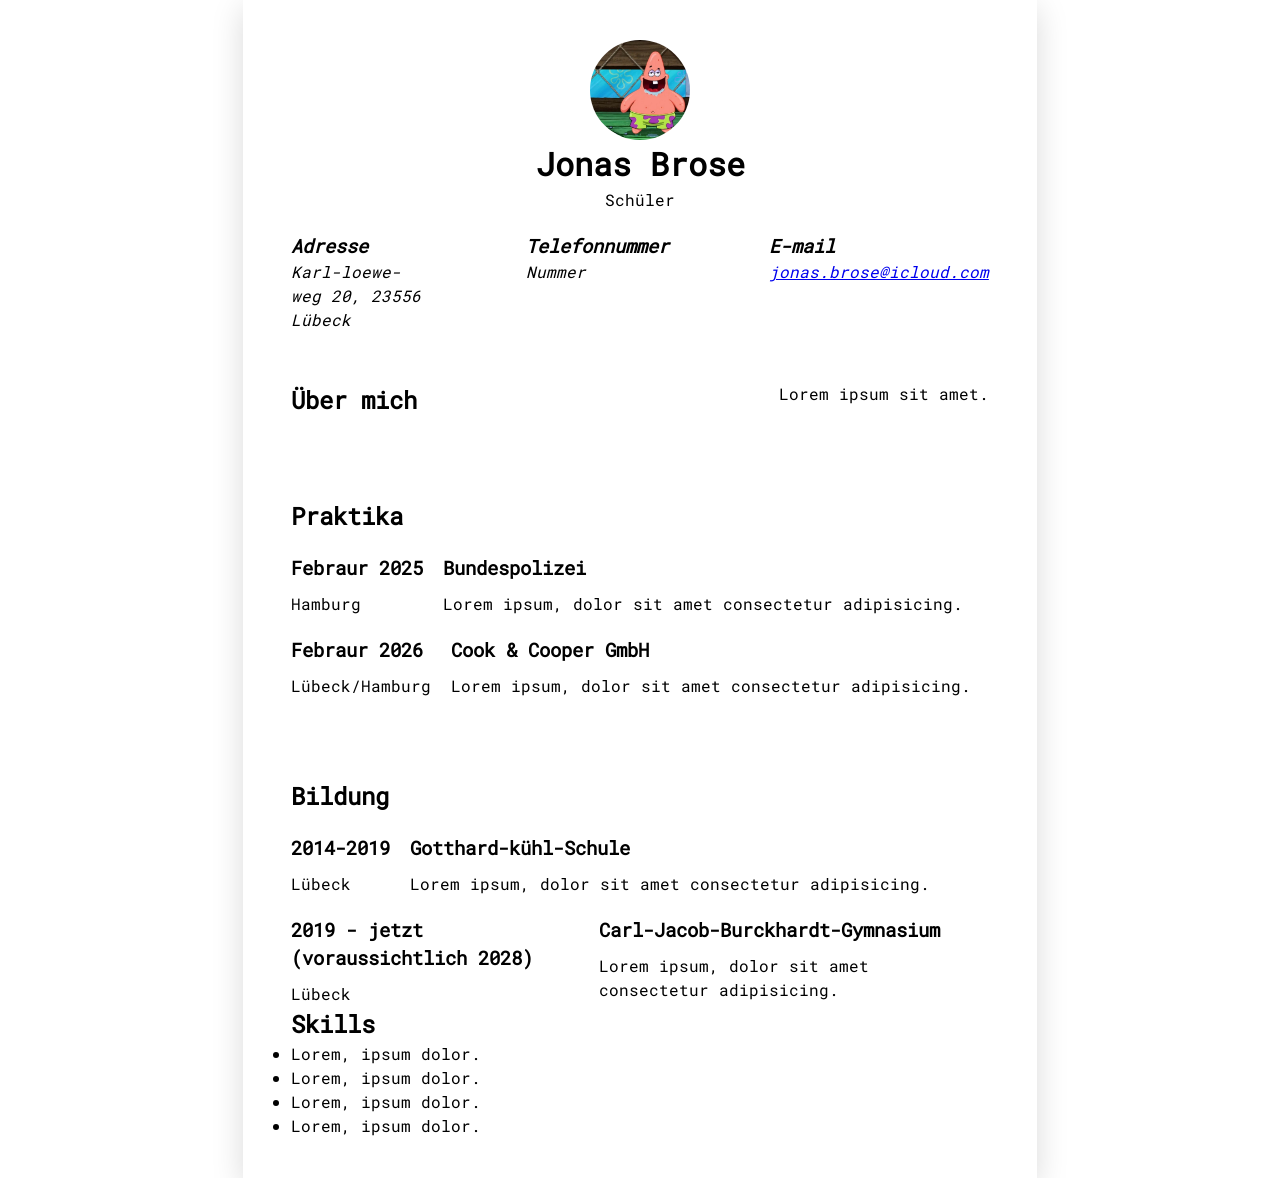
==== cv.html @ a5b15983 "Add initial HTML files, CSS styles, JavaScript functionality, and font assets for personal website" ====
<!DOCTYPE html>
<html lang="de">
<head>
    <meta charset="UTF-8">
    <meta name="viewport" content="width=device-width, initial-scale=1.0">
    <title>Lebenslauf</title>
    <!-- <link rel="stylesheet" href="./assets/css/highFive.css"> -->
     <link rel="stylesheet" href="./assets/css/cv.css">
</head>
<body>
<!--     <header>
        <div class="first-wrapper">
            <img class="logo" src="./assets/img/highFive.jpg" alt="High Five Logo">
            <h1>High 5</h1>
        </div>
        <nav>
            <div class="flex-gap align-center">
                <a href="./index.html">Home</a>
                <a href="./cv.html">CV</a>
                <a href="./Flexbox.html">Flexbox</a> 
                <a href="./giveHighFive.html">Give High 5</a>
            </div>
            <div class="flex-gap align-center">
               <button>Sign in</button>
                <button>Log in</button>
            </div>
        </nav>
</header> -->
<header>
    <img src="./assets/img/Patrick.jpg" alt="Bild von Patrick">
    <h1>Jonas Brose</h1>
    <p>Schüler</p>
    <address>
        <div class="contact-item">
            <h3>Adresse</h3>
            <p>Karl-loewe-weg 20, 23556 Lübeck</p>
        </div>
        <div class="contact-item">
            <h3>Telefonnummer</h3>
            <p>Nummer</p>
        </div>
        <div class="contact-item">
            <h3>E-mail</h3>
            <a href="mailto:jonas.brose@icoud.com">jonas.brose@icloud.com</a>
        </div>
    </address>
</header>

<main>
    <section class="cv-profile flex">
        <div>
            <h2>Über mich</h2>
        </div>
        <article>
            <p> Lorem ipsum sit amet. </p>
        </article>
    </section>
    <Section class="cv-intership flex">
        <h2>Praktika</h2>
        <article>
            <div>
                <h3>Febraur 2025</h3>
                <p>Hamburg</p>
            </div>
            <div>
                <h3>Bundespolizei</h3>
                <p> Lorem ipsum, dolor sit amet consectetur adipisicing.</p>
            </div>
        </article>
        <article>
            <div>
                <h3>Febraur 2026</h3>
                <p>Lübeck/Hamburg</p>
            </div>
            <div>
                <h3>Cook & Cooper GmbH</h3>
                <p> Lorem ipsum, dolor sit amet consectetur adipisicing.</p>
            </div>
        </article>
    </Section>
    <section class="cv-education flex">
        <h2>Bildung</h2>
        <article>
            <div>
                <h3>2014-2019</h3>
                <p>Lübeck</p>
            </div>
            <div>
                <h3>Gotthard-kühl-Schule</h3>
                <p> Lorem ipsum, dolor sit amet consectetur adipisicing.</p>
            </div>
        </article>
        <article>
            <div>
                <h3>2019 - jetzt (voraussichtlich 2028)</h3>
                <p>Lübeck</p>
            </div>
            <div>
                <h3>Carl-Jacob-Burckhardt-Gymnasium</h3>
                <p> Lorem ipsum, dolor sit amet consectetur adipisicing.</p>
            </div>
        </article>
    </section>
    <section class="cv-skills">
        <h2>Skills</h2>
        <ul>
            <li>Lorem, ipsum dolor.</li>
            <li>Lorem, ipsum dolor.</li>
            <li>Lorem, ipsum dolor.</li>
            <li>Lorem, ipsum dolor.</li>
        </ul>
    </section>
</main>
</body>
</html>
---- assets/css/highFive.css ----
@font-face{
    font-family:"schrift";
    src: url("../Fonts/Oswald-Regular.ttf");
}

@font-face {
    font-family: schrift2;
    src: url(../Fonts/RobotoMono-Regular.ttf);
}

* {
    margin: 0;
    padding: 0;
    box-sizing: border-box;
}

header{
    background-color:white;
    display:flex;
    justify-content: space-between;
    padding:0 5%;
    box-shadow: rgba(33, 35, 38, 0.1) 0px 10px 10px -10px;
}

.logo{
    width:100px;
}

div{
    display: flex;
}

.space-between{
    justify-content: space-between;
}

.first-wrapper{
    width: 25%;
    align-items: center;
}

.first-wrapper,.align-center,.flex-gap{
    display:flex;
}

nav{
    display:flex;
    width: 50%;
    justify-content: space-between;
}

.flex-gap{
    gap:20px;
}

.align-center{
    align-items: center;
}

button{
    padding:10px 20px;
    border-radius: 5px;
    border-width: 0.5px;
    background-color: white;
    font-family: "schrift2";
}

button:hover{
    background-color: black;
    color:white;
    box-shadow: rgba(33, 35, 38, 0.1) 0px 10px 10px -10px;
}

a{
    color:black;
    text-decoration: none;
    background-color: #ffff;
    font-family: "schrift2";
}

h1{
    font-family: "schrift";
}

/* h1:hover{
    font-size: 250%;
} */

/* a:hover{
    font-size: 130%;

} */

a:nth-of-type(3){
    word-spacing: -6px;
}
---- assets/css/cv.css ----
@font-face{
    font-family: 'Alfa';
    src:  url('../fonts/AlfaSlabOne-Regular.ttf');
}

@font-face{
    font-family: 'Roboto';
    src:  url('../Fonts/RobotoMono-Regular.ttf');
}

* {
margin: 0;
padding: 0;
box-sizing: border-box;
}

body {
    display: flex;
    flex-direction: column;
    align-items: center;
    width: 210mm;
    max-width: 100%;
    margin: 0 auto;
    padding: 40px 48px;
    font-family: 'Roboto', sans-serif;
    line-height: 1.5;
    color: #000;
    background: #fff;
    box-shadow: 0 8px 30px rgba(0, 0, 0, 0.15);
}

header{
    display: flex;
    align-items: center;
    flex-direction: column;
}

img{
    width: 100px;
    height: 100px;
    border-radius: 50%;
    object-fit: cover;
}

address{
    display: flex;
    justify-content: space-between;
    gap: 100px;
    margin-top: 20px;
}

.flex{
    display: flex;
    margin-top: 80px;
    flex-direction: column;
}

article{
    display: flex;
    gap: 20px;
}

article div{
    display: flex;
    flex-direction: column;
    gap: 10px;
}

.cv-intership, .cv-education{
    display: flex;
    flex-direction: column;
    gap: 20px;
}

.cv-profile{
    display: flex;
    justify-content: space-between;
    margin-top: 50px;
    flex-direction: row;
}
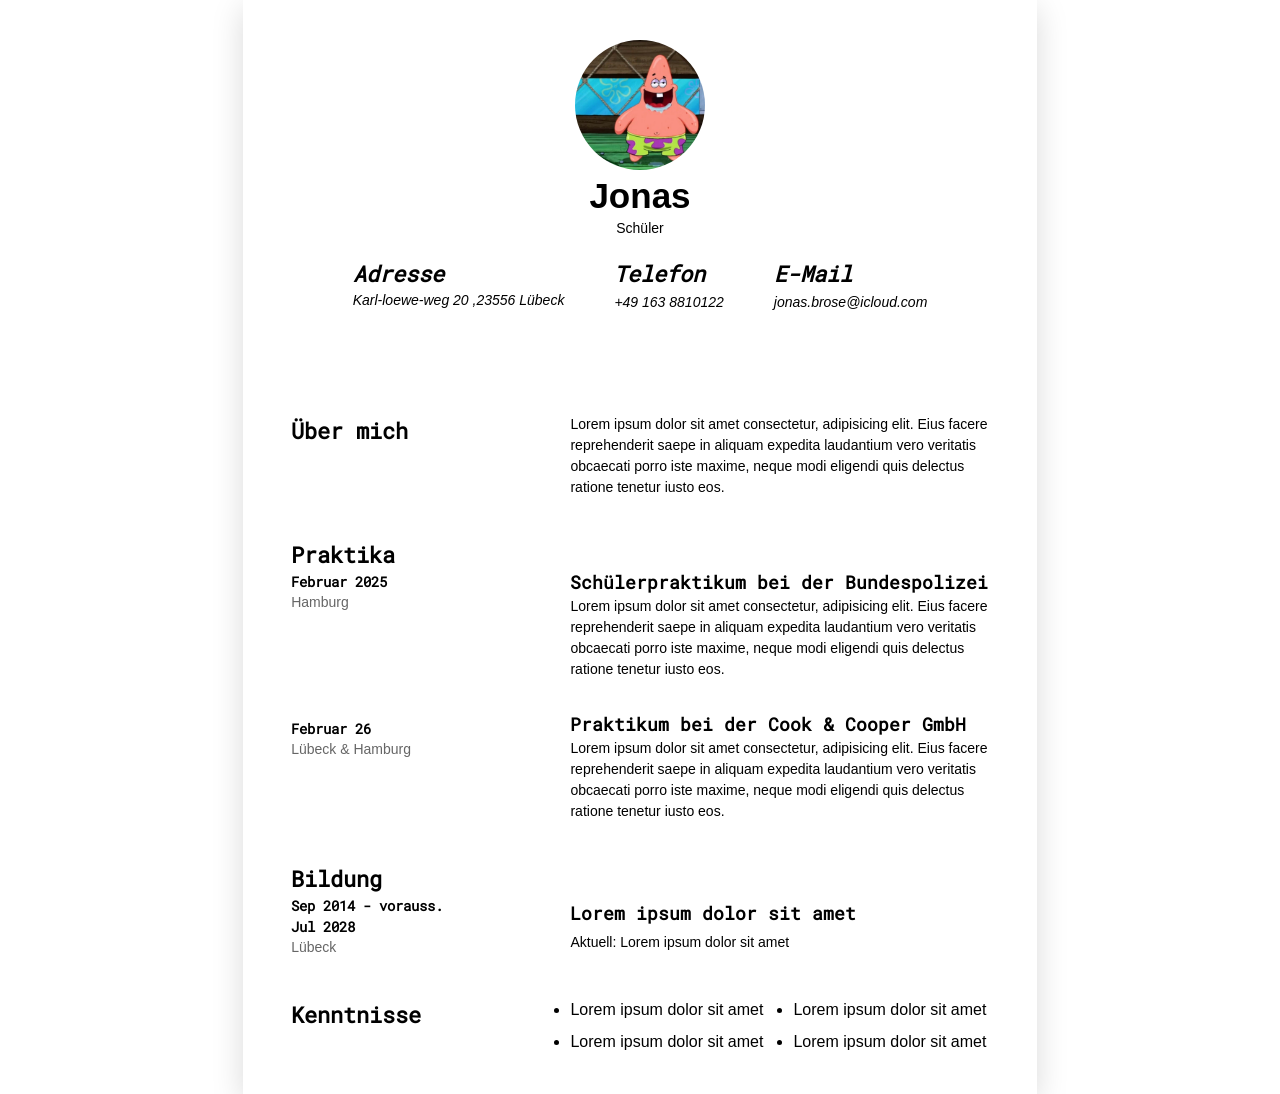
==== commit c320cded: "update/finished css" ====
--- a/cv.html
+++ b/cv.html
@@ -8,108 +8,99 @@
      <link rel="stylesheet" href="./assets/css/cv.css">
 </head>
 <body>
-<!--     <header>
-        <div class="first-wrapper">
-            <img class="logo" src="./assets/img/highFive.jpg" alt="High Five Logo">
-            <h1>High 5</h1>
-        </div>
-        <nav>
-            <div class="flex-gap align-center">
-                <a href="./index.html">Home</a>
-                <a href="./cv.html">CV</a>
-                <a href="./Flexbox.html">Flexbox</a> 
-                <a href="./giveHighFive.html">Give High 5</a>
+    <header class="cv-header">
+        <img src="assets/img/Patrick.jpg" alt="Profilbild Max Müller" class="profile-image">
+        <h1 class="name">Jonas </h1>
+        <p class="title">Schüler</p>
+        <address class="contact-info">
+            <div class="contact-item">
+                <h2 class="contact-label">Adresse</h2>
+                <p class="contact-value">Karl-loewe-weg 20 ,23556 Lübeck</p>
             </div>
-            <div class="flex-gap align-center">
-               <button>Sign in</button>
-                <button>Log in</button>
+            <div class="contact-item">
+                <h2 class="contact-label">Telefon</h2>
+                <a href="tel:+491638810122" class="contact-value">+49 163 8810122</a>
             </div>
-        </nav>
-</header> -->
-<header>
-    <img src="./assets/img/Patrick.jpg" alt="Bild von Patrick">
-    <h1>Jonas Brose</h1>
-    <p>Schüler</p>
-    <address>
-        <div class="contact-item">
-            <h3>Adresse</h3>
-            <p>Karl-loewe-weg 20, 23556 Lübeck</p>
-        </div>
-        <div class="contact-item">
-            <h3>Telefonnummer</h3>
-            <p>Nummer</p>
-        </div>
-        <div class="contact-item">
-            <h3>E-mail</h3>
-            <a href="mailto:jonas.brose@icoud.com">jonas.brose@icloud.com</a>
-        </div>
-    </address>
-</header>
+            <div class="contact-item">
+                <h2 class="contact-label">E-Mail</h2>
+                <a href="mailto:jonas.brose@icloud.com" class="contact-value">jonas.brose@icloud.com</a>
+            </div>
+        </address>
+    </header>
 
-<main>
-    <section class="cv-profile flex">
-        <div>
-            <h2>Über mich</h2>
-        </div>
-        <article>
-            <p> Lorem ipsum sit amet. </p>
-        </article>
-    </section>
-    <Section class="cv-intership flex">
-        <h2>Praktika</h2>
-        <article>
-            <div>
-                <h3>Febraur 2025</h3>
-                <p>Hamburg</p>
+    <main>
+        <section class="cv-section" aria-labelledby="about-me-heading">
+            <div class="section-sidebar">
+                <h2 id="about-me-heading" class="section-title">Über mich</h2>
             </div>
-            <div>
-                <h3>Bundespolizei</h3>
-                <p> Lorem ipsum, dolor sit amet consectetur adipisicing.</p>
+            <div class="section-content">
+                <p class="profile-text">Lorem ipsum dolor sit amet consectetur, adipisicing elit. Eius facere
+                    reprehenderit saepe in aliquam expedita laudantium vero veritatis obcaecati porro iste maxime, neque
+                    modi eligendi quis delectus ratione tenetur iusto eos.</p>
             </div>
-        </article>
-        <article>
-            <div>
-                <h3>Febraur 2026</h3>
-                <p>Lübeck/Hamburg</p>
+        </section>
+
+        <section class="cv-section" aria-labelledby="praktika-heading">
+            <div class="section-sidebar">
+                <h2 id="praktika-heading" class="section-title">Praktika</h2>
+                <div class="sidebar-dates">
+                    <time class="date-block" datetime="2024-10/2024-11">
+                        <h3 class="date">Februar 2025</h3>
+                        <span class="location">Hamburg</span>
+                    </time>
+                    <time class="date-block" datetime="2024-07/2024-08">
+                        <h3 class="date">Februar 26</h3>
+                        <span class="location">Lübeck & Hamburg</span>
+                    </time>
+                </div>
             </div>
-            <div>
-                <h3>Cook & Cooper GmbH</h3>
-                <p> Lorem ipsum, dolor sit amet consectetur adipisicing.</p>
+            <div class="section-content">
+                <article class="employment-entry">
+                    <h3 class="job-title">Schülerpraktikum bei der Bundespolizei</h3>
+                    <p>Lorem ipsum dolor sit amet consectetur, adipisicing elit. Eius facere reprehenderit saepe in
+                        aliquam expedita laudantium vero veritatis obcaecati porro iste maxime, neque modi eligendi quis
+                        delectus ratione tenetur iusto eos.</p>
+                </article>
+                <article class="employment-entry">
+                    <h3 class="job-title">Praktikum bei der Cook & Cooper GmbH</h3>
+                    <p>Lorem ipsum dolor sit amet consectetur, adipisicing elit. Eius facere reprehenderit saepe in
+                        aliquam expedita laudantium vero veritatis obcaecati porro iste maxime, neque modi eligendi quis
+                        delectus ratione tenetur iusto eos.</p>
+                </article>
             </div>
-        </article>
-    </Section>
-    <section class="cv-education flex">
-        <h2>Bildung</h2>
-        <article>
-            <div>
-                <h3>2014-2019</h3>
-                <p>Lübeck</p>
+        </section>
+
+        <section class="cv-section" aria-labelledby="ausbildung-heading">
+            <div class="section-sidebar">
+                <h2 id="ausbildung-heading" class="section-title">Bildung</h2>
+                <div class="sidebar-dates">
+                    <time class="date-block" datetime="2019-09/2026-07">
+                        <h3 class="date">Sep 2014 - vorauss. Jul 2028</h3>
+                        <span class="location">Lübeck</span>
+                    </time>
+                </div>
             </div>
-            <div>
-                <h3>Gotthard-kühl-Schule</h3>
-                <p> Lorem ipsum, dolor sit amet consectetur adipisicing.</p>
+            <div class="section-content">
+                <article class="education-entry">
+                    <h3 class="education-title">Lorem ipsum dolor sit amet</h3>
+                    <p class="education-degree">Aktuell: Lorem ipsum dolor sit amet</p>
+                </article>
             </div>
-        </article>
-        <article>
-            <div>
-                <h3>2019 - jetzt (voraussichtlich 2028)</h3>
-                <p>Lübeck</p>
+        </section>
+
+        <section class="cv-section" aria-labelledby="kenntnisse-heading">
+            <div class="section-sidebar">
+                <h2 id="kenntnisse-heading" class="section-title">Kenntnisse</h2>
             </div>
-            <div>
-                <h3>Carl-Jacob-Burckhardt-Gymnasium</h3>
-                <p> Lorem ipsum, dolor sit amet consectetur adipisicing.</p>
+            <div class="section-content">
+                <ul class="skills-list">
+                    <li>Lorem ipsum dolor sit amet</li>
+                    <li>Lorem ipsum dolor sit amet</li>
+                    <li>Lorem ipsum dolor sit amet</li>
+                    <li>Lorem ipsum dolor sit amet</li>
+                </ul>
             </div>
-        </article>
-    </section>
-    <section class="cv-skills">
-        <h2>Skills</h2>
-        <ul>
-            <li>Lorem, ipsum dolor.</li>
-            <li>Lorem, ipsum dolor.</li>
-            <li>Lorem, ipsum dolor.</li>
-            <li>Lorem, ipsum dolor.</li>
-        </ul>
-    </section>
-</main>
+        </section>
+    </main> 
 </body>
 </html>
--- a/assets/css/cv.css
+++ b/assets/css/cv.css
@@ -1,12 +1,9 @@
-@font-face{
-    font-family: 'Alfa';
-    src:  url('../fonts/AlfaSlabOne-Regular.ttf');
-}
 
 @font-face{
     font-family: 'Roboto';
     src:  url('../Fonts/RobotoMono-Regular.ttf');
 }
+
 
 * {
 margin: 0;
@@ -22,59 +19,157 @@
     max-width: 100%;
     margin: 0 auto;
     padding: 40px 48px;
-    font-family: 'Roboto', sans-serif;
+    font-family: 'helvetica', sans-serif;
     line-height: 1.5;
     color: #000;
     background: #fff;
     box-shadow: 0 8px 30px rgba(0, 0, 0, 0.15);
 }
 
-header{
-    display: flex;
-    align-items: center;
-    flex-direction: column;
+h2{
+    font-size: 22px;
+    font-weight: 700;
+    color: #000;
+    font-family: "Roboto";
 }
 
-img{
-    width: 100px;
-    height: 100px;
+h3{
+    font-size: 18px;
+    font-weight: 700;
+    color: black;
+    font-family: "Roboto";
+}
+
+p,a{
+    font-size: 14px;
+    color: black;
+}
+
+a{
+    text-decoration: none;
+}
+
+span{
+    color: #666;
+}
+
+/* Kopfzeile styling */
+
+.cv-header{
+    display: flex;
+    flex-direction: column;
+    align-items: center;
+}
+
+.profile-image{
+    width: 130px;
+    height: 130px;
     border-radius: 50%;
     object-fit: cover;
 }
 
-address{
+.name{
+    font-size: 35px;
+    font-weight: 600;
+}
+
+.title{
+    font-weight: 100;
+    margin-top: -5px;
+}
+
+.contact-info{
     display: flex;
     justify-content: space-between;
-    gap: 100px;
-    margin-top: 20px;
+    gap: 50px;
+    margin-top: 18px;
 }
 
-.flex{
-    display: flex;
-    margin-top: 80px;
+.contact-items{
+    display:flex;
     flex-direction: column;
 }
 
-article{
-    display: flex;
-    gap: 20px;
+.contact-value{
+    font-size: 14px;
 }
 
-article div{
+/* Main styling */
+
+main{
     display: flex;
     flex-direction: column;
-    gap: 10px;
+    width: 100%;
+    margin-top: 60px;
 }
 
-.cv-intership, .cv-education{
+.cv-section{
+    display: flex;
+    flex-direction: row;
+    flex-wrap: nowrap;
+    gap: 100px;
+    margin-top: 40px;
+}
+
+/* Left Column - titles and Dates 30% */
+
+.section-sidebar{
     display: flex;
     flex-direction: column;
-    gap: 20px;
+    width: 30%;
 }
 
-.cv-profile{
+.sidebar-dates{
     display: flex;
-    justify-content: space-between;
-    margin-top: 50px;
-    flex-direction: row;
+    flex-direction: column;
+    gap: 30px;
+}
+
+.date-block{
+    display: flex;
+    flex-direction: column;
+}
+
+.date,.location{
+    font-size: 14px;
+}
+
+.date-block:nth-child(2){
+    margin-top:75px ;
+}
+
+/* right Column - content 70% */
+
+.section-content{
+    width: 70%;
+}
+
+/* Praktika  */
+
+.employment-entry{
+/*     display: flex;
+    flex-direction: column; */
+    margin-top: 31px;
+}
+
+.section-content >.employment-entry >.job-title >p{
+    margin-top: 5px;
+}
+
+/* Bildung */
+
+.education-entry{
+    margin-top: 38px;
+}
+
+.section-content>.education-entry>p{
+    margin-top: 5px;
+}
+
+/* SKILLS */
+
+.skills-list{
+    display: flex;
+    flex-wrap: wrap;
+    gap: 8px 30px;
 }
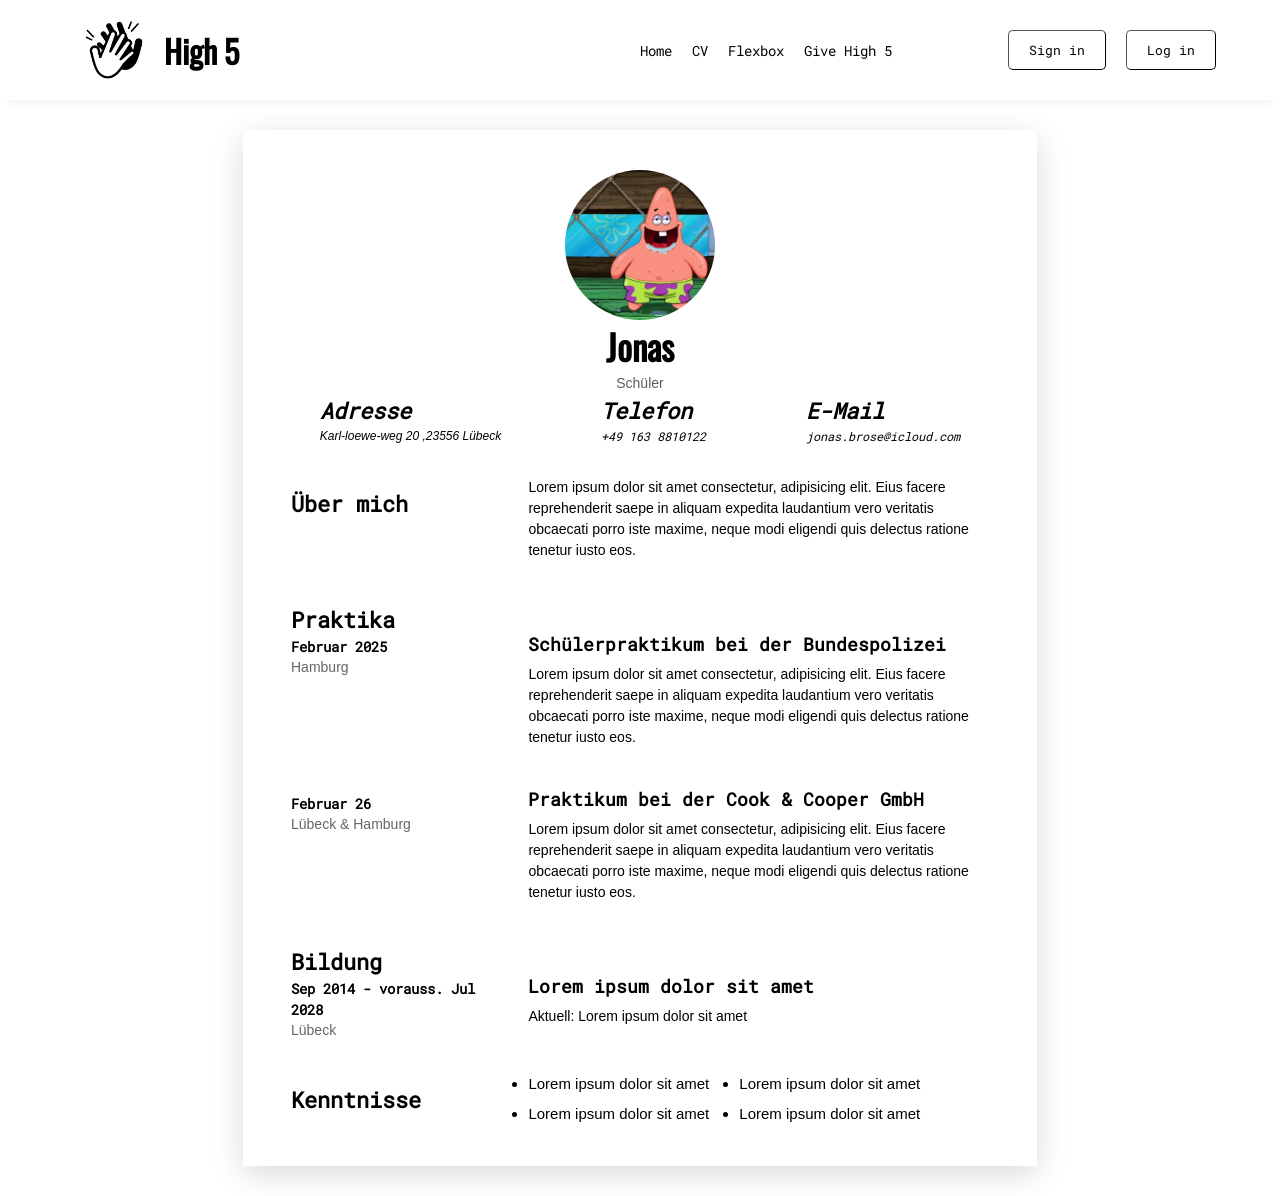
==== commit 2742706e: "header added" ====
--- a/cv.html
+++ b/cv.html
@@ -4,31 +4,54 @@
     <meta charset="UTF-8">
     <meta name="viewport" content="width=device-width, initial-scale=1.0">
     <title>Lebenslauf</title>
-    <!-- <link rel="stylesheet" href="./assets/css/highFive.css"> -->
-     <link rel="stylesheet" href="./assets/css/cv.css">
+    <link rel="stylesheet" href="./assets/css/cv.css">
+    <link rel="stylesheet" href="./assets/css/highFive.css">
 </head>
 <body>
-    <header class="cv-header">
-        <img src="assets/img/Patrick.jpg" alt="Profilbild Max Müller" class="profile-image">
-        <h1 class="name">Jonas </h1>
-        <p class="title">Schüler</p>
-        <address class="contact-info">
-            <div class="contact-item">
-                <h2 class="contact-label">Adresse</h2>
-                <p class="contact-value">Karl-loewe-weg 20 ,23556 Lübeck</p>
+    
+    <header>
+        <div class="first-wrapper">
+            <img class="logo" src="./assets/img/highFive.jpg" alt="High Five Logo">
+            <h1>High 5</h1>
+        </div>
+        <nav>
+            <div class="flex-gap align-center">
+                <a href="./index.html">Home</a>
+                <a href="./cv.html">CV</a>
+                <a href="./Flexbox.html">Flexbox</a> 
+                <a href="./giveHighFive.html">Give High 5</a>
             </div>
-            <div class="contact-item">
-                <h2 class="contact-label">Telefon</h2>
-                <a href="tel:+491638810122" class="contact-value">+49 163 8810122</a>
+            <div class="flex-gap align-center">
+               <button>Sign in</button>
+                <button>Log in</button>
             </div>
-            <div class="contact-item">
-                <h2 class="contact-label">E-Mail</h2>
-                <a href="mailto:jonas.brose@icloud.com" class="contact-value">jonas.brose@icloud.com</a>
-            </div>
-        </address>
+        </nav>
     </header>
 
-    <main>
+
+
+<main>
+        <section class="cv-header">
+            <img src="assets/img/Patrick.jpg" alt="Profilbild Max Müller" class="profile-image">
+            <h1 class="name">Jonas </h1>
+            <p class="title">Schüler</p>
+            <address class="contact-info">
+                <div class="contact-item">
+                    <h2 class="contact-label">Adresse</h2>
+                    <p class="contact-value">Karl-loewe-weg 20 ,23556 Lübeck</p>
+                </div>
+                <div class="contact-item">
+                    <h2 class="contact-label">Telefon</h2>
+                    <a href="tel:+491638810122" class="contact-value">+49 163 8810122</a>
+                </div>
+                <div class="contact-item">
+                    <h2 class="contact-label">E-Mail</h2>
+                    <a href="mailto:jonas.brose@icloud.com" class="contact-value">jonas.brose@icloud.com</a>
+                </div>
+            </address>
+        </section>
+
+    <section class="cv-main">
         <section class="cv-section" aria-labelledby="about-me-heading">
             <div class="section-sidebar">
                 <h2 id="about-me-heading" class="section-title">Über mich</h2>
@@ -101,6 +124,7 @@
                 </ul>
             </div>
         </section>
-    </main> 
+    </section>
+</main> 
 </body>
 </html>
--- a/assets/css/cv.css
+++ b/assets/css/cv.css
@@ -11,20 +11,7 @@
 box-sizing: border-box;
 }
 
-body {
-    display: flex;
-    flex-direction: column;
-    align-items: center;
-    width: 210mm;
-    max-width: 100%;
-    margin: 0 auto;
-    padding: 40px 48px;
-    font-family: 'helvetica', sans-serif;
-    line-height: 1.5;
-    color: #000;
-    background: #fff;
-    box-shadow: 0 8px 30px rgba(0, 0, 0, 0.15);
-}
+
 
 h2{
     font-size: 22px;
@@ -53,76 +40,94 @@
     color: #666;
 }
 
+
+/* Main styling */
+
+main {
+    display: flex;
+    flex-direction: column;
+    align-items: center;
+    width: 794px;
+    max-width: 100%;
+    margin: 30px auto;
+    padding: 40px 48px;
+    font-family: 'helvetica';
+    line-height: 1.5;
+    color: #000;
+    background: #fff;
+    box-shadow: 0 8px 30px rgba(0, 0, 0, 0.15);
+}
+
+.cv-main{
+    display: flex;
+    flex-direction: column;
+    width: 100%;
+}
+
 /* Kopfzeile styling */
 
 .cv-header{
     display: flex;
     flex-direction: column;
-    align-items: center;
+    align-items: center; 
 }
 
 .profile-image{
-    width: 130px;
-    height: 130px;
+    width: 150px;
+    height: 150px;
     border-radius: 50%;
     object-fit: cover;
 }
 
 .name{
     font-size: 35px;
-    font-weight: 600;
+    font-weight: 700;
 }
 
 .title{
     font-weight: 100;
-    margin-top: -5px;
+    color: #5e5e5e;
 }
 
 .contact-info{
     display: flex;
+    flex-direction: row;
     justify-content: space-between;
-    gap: 50px;
-    margin-top: 18px;
+    width: 100%;
+    gap: 100px
 }
 
-.contact-items{
-    display:flex;
+.contact-item {
+    display: flex;
     flex-direction: column;
 }
 
+
 .contact-value{
-    font-size: 14px;
-}
-
-/* Main styling */
-
-main{
-    display: flex;
-    flex-direction: column;
-    width: 100%;
-    margin-top: 60px;
+    font-size: 12px;
 }
 
 .cv-section{
     display: flex;
     flex-direction: row;
     flex-wrap: nowrap;
-    gap: 100px;
-    margin-top: 40px;
+    align-items: flex-start;
+    margin-top: 32px;
+    gap: 40px;
 }
 
 /* Left Column - titles and Dates 30% */
-
 .section-sidebar{
     display: flex;
     flex-direction: column;
     width: 30%;
+    margin-top: 10px;
 }
 
 .sidebar-dates{
     display: flex;
     flex-direction: column;
-    gap: 30px;
+    gap:30px
 }
 
 .date-block{
@@ -130,46 +135,51 @@
     flex-direction: column;
 }
 
-.date,.location{
+.date-block:nth-child(2){
+    margin-top: 85px;
+}
+
+.date,
+.location {
     font-size: 14px;
 }
 
-.date-block:nth-child(2){
-    margin-top:75px ;
-}
-
 /* right Column - content 70% */
-
+/* right column: content 70% */
 .section-content{
     width: 70%;
 }
 
-/* Praktika  */
+/* praktika entries */
 
 .employment-entry{
-/*     display: flex;
-    flex-direction: column; */
-    margin-top: 31px;
+    margin-top: 38px;
 }
 
-.section-content >.employment-entry >.job-title >p{
-    margin-top: 5px;
+.section-content > .employment-entry >p{
+    margin-top: 6px;
 }
 
-/* Bildung */
+/* ausbildung entries */
 
 .education-entry{
     margin-top: 38px;
 }
 
-.section-content>.education-entry>p{
-    margin-top: 5px;
+.section-content > .education-entry >p{
+    margin-top: 6px;
 }
 
-/* SKILLS */
+/* kenntnisse entries */
 
 .skills-list{
     display: flex;
     flex-wrap: wrap;
+    flex-direction: row;
     gap: 8px 30px;
+}
+
+.skills-list li {
+    font-size: 15px;
+    color: #000;
 }
--- a/assets/css/highFive.css
+++ b/assets/css/highFive.css
@@ -25,11 +25,11 @@
 .logo{
     width:100px;
 }
-
+/* 
 div{
     display: flex;
 }
-
+ */
 .space-between{
     justify-content: space-between;
 }
@@ -82,14 +82,6 @@
     font-family: "schrift";
 }
 
-/* h1:hover{
-    font-size: 250%;
-} */
-
-/* a:hover{
-    font-size: 130%;
-
-} */
 
 a:nth-of-type(3){
     word-spacing: -6px;
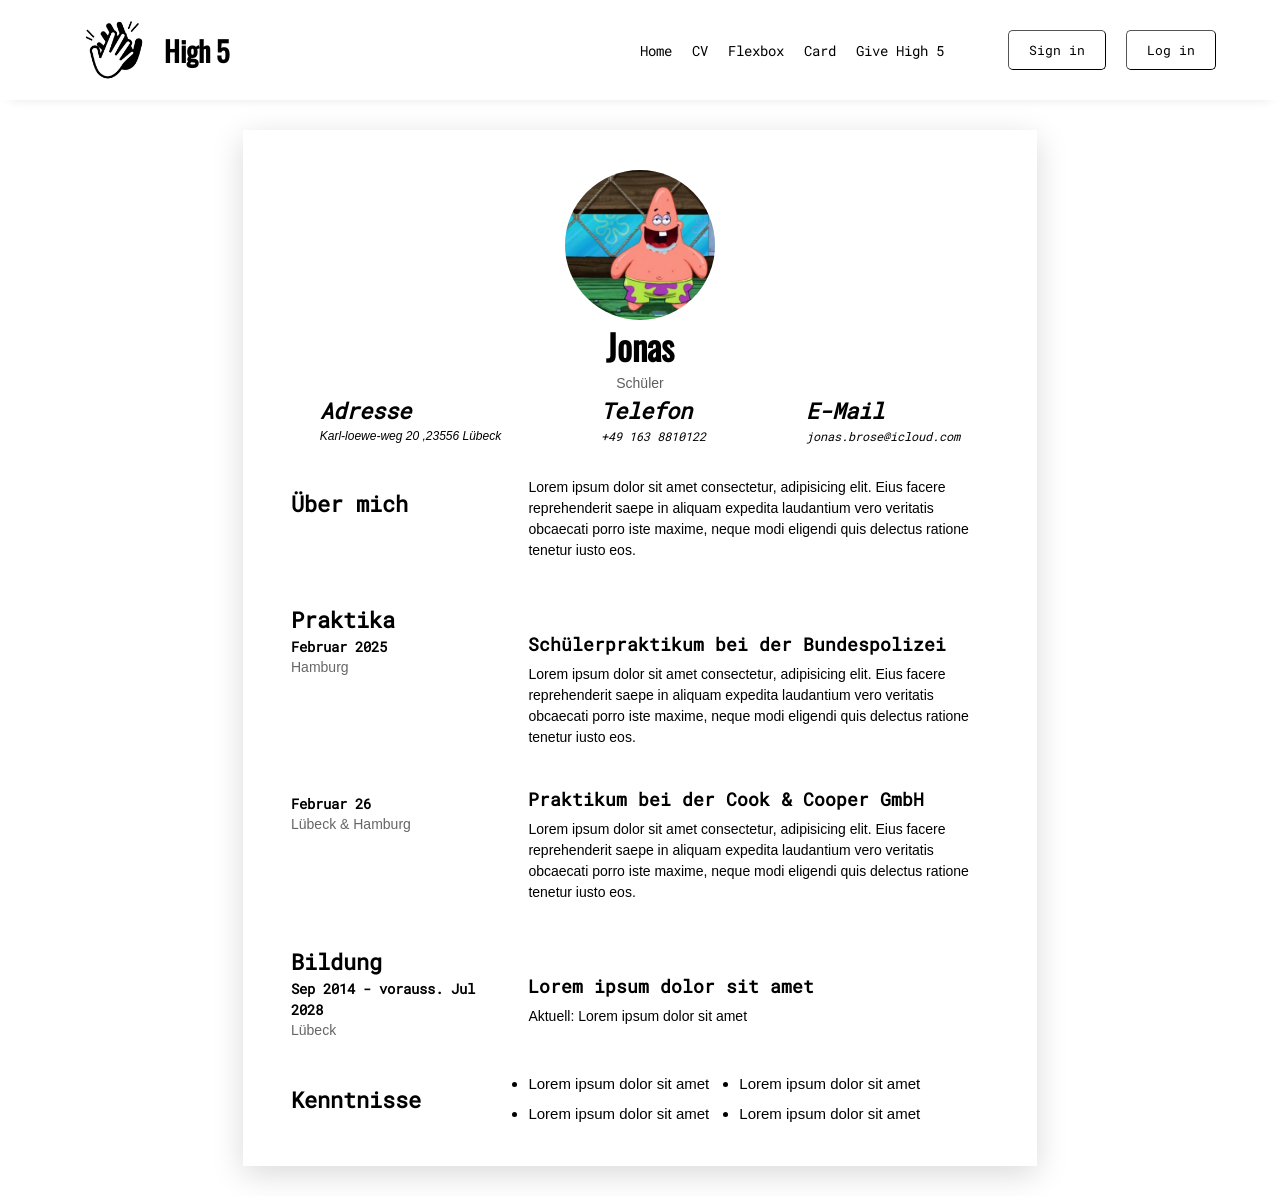
==== commit 76d1620b: "Add business card HTML file and corresponding CSS styles; update navigation links across multiple pa" ====
--- a/cv.html
+++ b/cv.html
@@ -12,13 +12,14 @@
     <header>
         <div class="first-wrapper">
             <img class="logo" src="./assets/img/highFive.jpg" alt="High Five Logo">
-            <h1>High 5</h1>
+            <a href="./index.html"><h1>High 5</h1></a> 
         </div>
         <nav>
             <div class="flex-gap align-center">
                 <a href="./index.html">Home</a>
                 <a href="./cv.html">CV</a>
                 <a href="./Flexbox.html">Flexbox</a> 
+                <a href="./buisnessCard.html">Card</a>
                 <a href="./giveHighFive.html">Give High 5</a>
             </div>
             <div class="flex-gap align-center">
